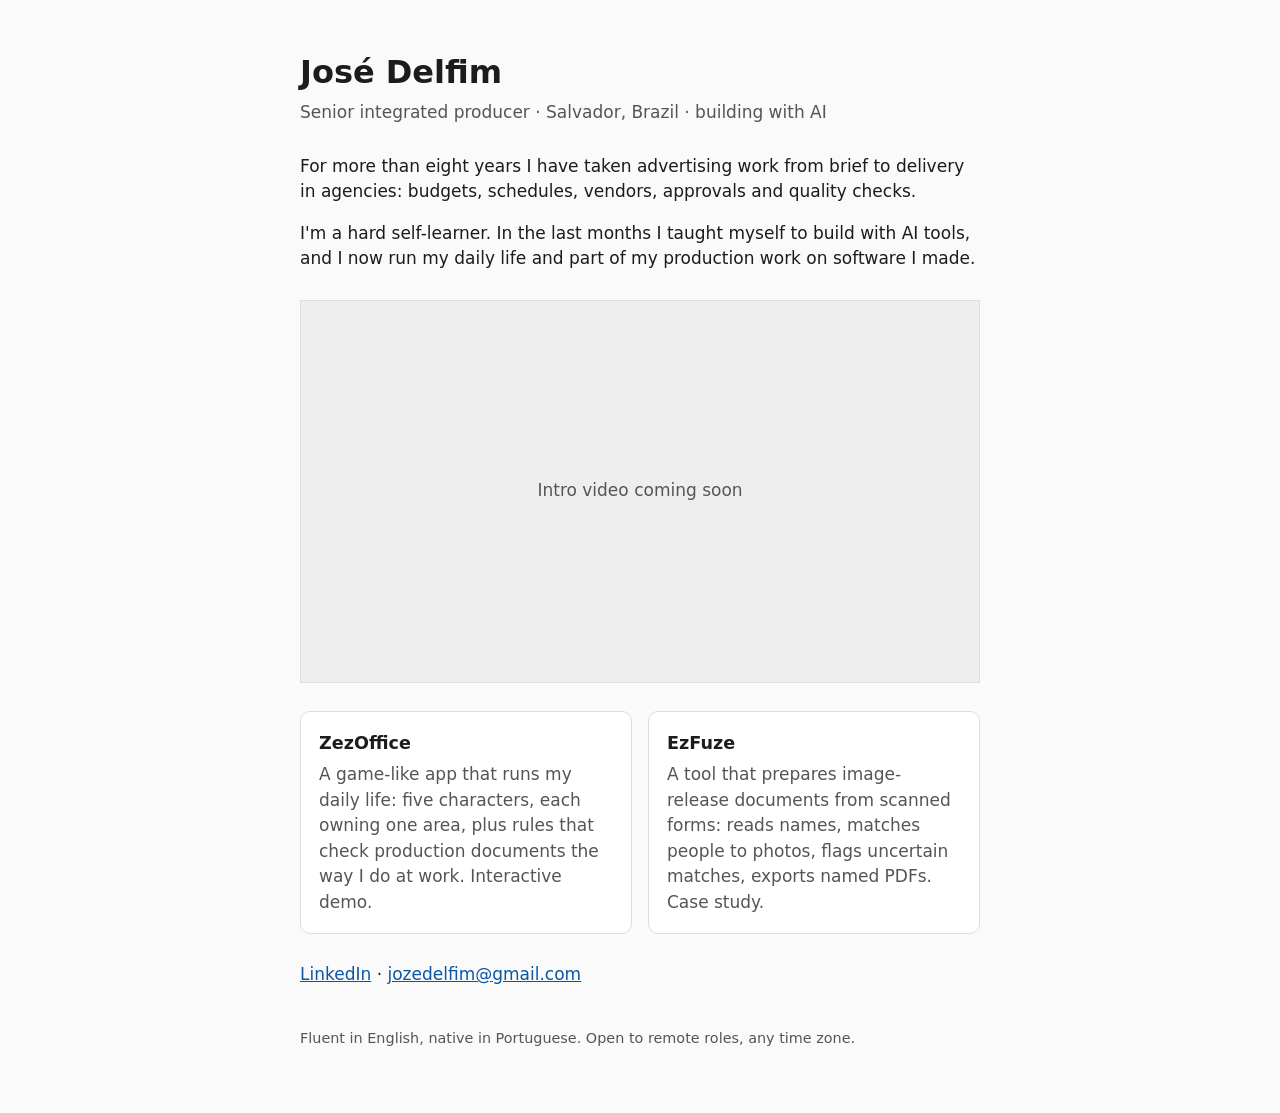
==== index.html @ 614fec0d "Site: apresentação e atalhos para ZezOffice e EzFuze" ====
<!doctype html>
<html lang="en">
<head>
<meta charset="utf-8">
<meta name="viewport" content="width=device-width,initial-scale=1">
<title>José Delfim · Producer building with AI</title>
<meta name="description" content="Senior integrated producer from Salvador, Brazil, building AI-powered tools: ZezOffice and EzFuze.">
<style>
  :root{--ink:#1c1c1c;--muted:#555;--line:#ddd;--accent:#0b57a4}
  body{margin:0;font:17px/1.5 system-ui,-apple-system,Segoe UI,Roboto,sans-serif;color:var(--ink);background:#fafafa}
  main{max-width:680px;margin:0 auto;padding:48px 20px 64px}
  h1{font-size:2rem;margin:0 0 4px}
  .sub{color:var(--muted);margin:0 0 28px}
  p{margin:0 0 16px}
  .video{margin:28px 0;aspect-ratio:16/9;background:#eee;border:1px solid var(--line);display:flex;align-items:center;justify-content:center;color:var(--muted)}
  .cards{display:grid;gap:16px;grid-template-columns:1fr;margin:28px 0}
  @media(min-width:560px){.cards{grid-template-columns:1fr 1fr}}
  .card{border:1px solid var(--line);border-radius:10px;padding:18px;background:#fff;text-decoration:none;color:inherit;display:block}
  .card:hover{border-color:var(--accent)}
  .card b{display:block;font-size:1.1rem;margin-bottom:6px}
  .card span{color:var(--muted)}
  .links a{color:var(--accent)}
  footer{color:var(--muted);font-size:.9rem;margin-top:40px}
</style>
</head>
<body>
<main>
  <h1>José Delfim</h1>
  <p class="sub">Senior integrated producer · Salvador, Brazil · building with AI</p>

  <p>For more than eight years I have taken advertising work from brief to delivery in agencies: budgets, schedules, vendors, approvals and quality checks.</p>
  <p>I'm a hard self-learner. In the last months I taught myself to build with AI tools, and I now run my daily life and part of my production work on software I made.</p>

  <div class="video" id="video">Intro video coming soon</div>

  <div class="cards">
    <a class="card" href="/zezoffice/"><b>ZezOffice</b><span>A game-like app that runs my daily life: five characters, each owning one area, plus rules that check production documents the way I do at work. Interactive demo.</span></a>
    <a class="card" href="/ezfuze/"><b>EzFuze</b><span>A tool that prepares image-release documents from scanned forms: reads names, matches people to photos, flags uncertain matches, exports named PDFs. Case study.</span></a>
  </div>

  <p class="links">
    <a href="https://www.linkedin.com/in/josedelfim">LinkedIn</a> ·
    <a href="mailto:jozedelfim@gmail.com">jozedelfim@gmail.com</a>
  </p>

  <footer>Fluent in English, native in Portuguese. Open to remote roles, any time zone.</footer>
</main>
</body>
</html>
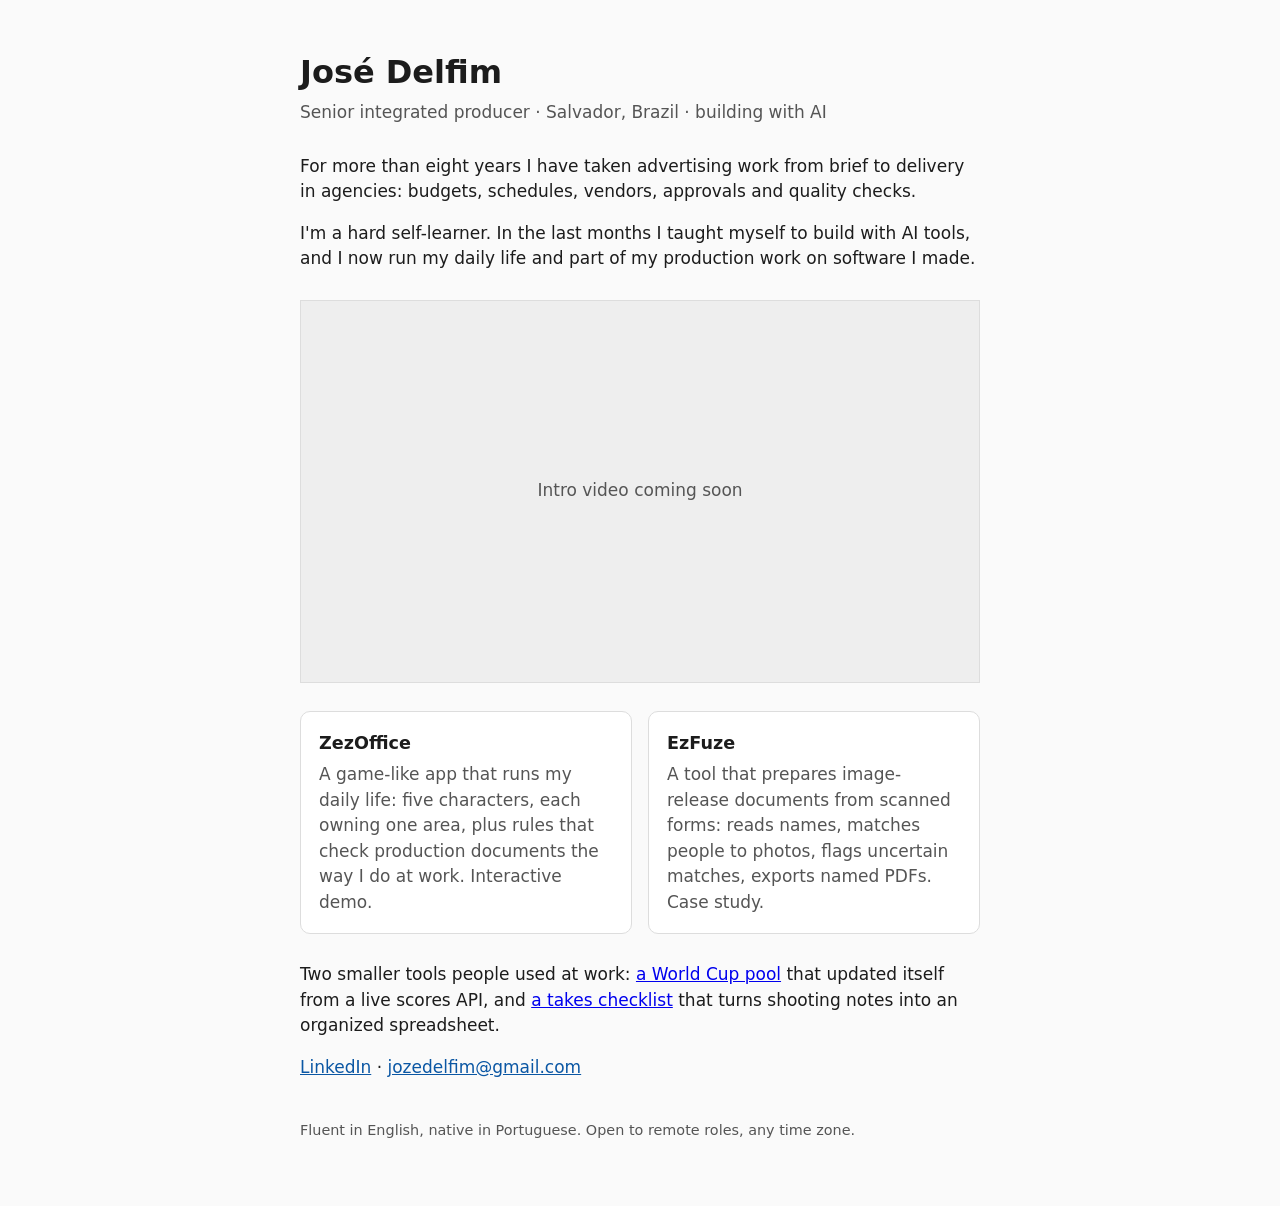
==== commit cf8d04f7: "Site: páginas do bolão e do checklist de takes" ====
--- a/index.html
+++ b/index.html
@@ -38,6 +38,8 @@
     <a class="card" href="/ezfuze/"><b>EzFuze</b><span>A tool that prepares image-release documents from scanned forms: reads names, matches people to photos, flags uncertain matches, exports named PDFs. Case study.</span></a>
   </div>
 
+  <p>Two smaller tools people used at work: <a href="/bolao/">a World Cup pool</a> that updated itself from a live scores API, and <a href="/takes/">a takes checklist</a> that turns shooting notes into an organized spreadsheet.</p>
+
   <p class="links">
     <a href="https://www.linkedin.com/in/josedelfim">LinkedIn</a> ·
     <a href="mailto:jozedelfim@gmail.com">jozedelfim@gmail.com</a>
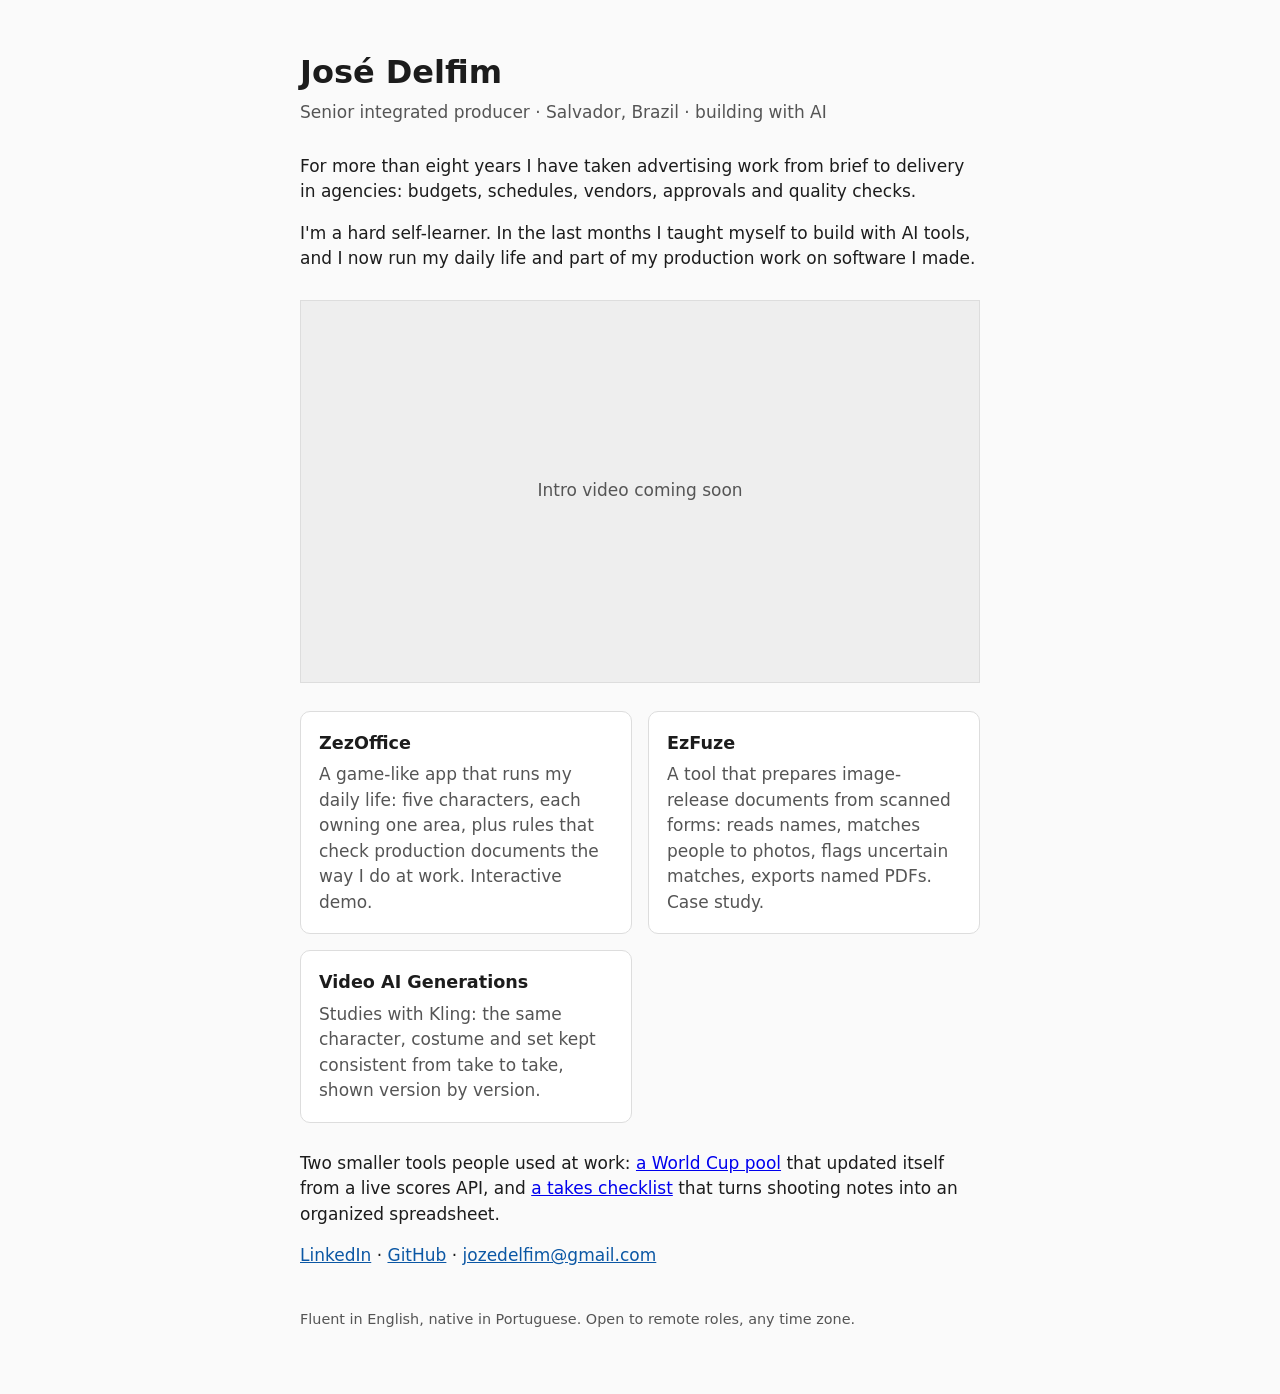
==== commit 9a291dde: "Video AI Generations: Kling studies page; home card and GitHub link" ====
--- a/index.html
+++ b/index.html
@@ -4,7 +4,7 @@
 <meta charset="utf-8">
 <meta name="viewport" content="width=device-width,initial-scale=1">
 <title>José Delfim · Producer building with AI</title>
-<meta name="description" content="Senior integrated producer from Salvador, Brazil, building AI-powered tools: ZezOffice and EzFuze.">
+<meta name="description" content="Senior integrated producer from Salvador, Brazil, building AI-powered tools: ZezOffice and EzFuze. Also AI video studies.">
 <style>
   :root{--ink:#1c1c1c;--muted:#555;--line:#ddd;--accent:#0b57a4}
   body{margin:0;font:17px/1.5 system-ui,-apple-system,Segoe UI,Roboto,sans-serif;color:var(--ink);background:#fafafa}
@@ -36,12 +36,14 @@
   <div class="cards">
     <a class="card" href="/zezoffice/"><b>ZezOffice</b><span>A game-like app that runs my daily life: five characters, each owning one area, plus rules that check production documents the way I do at work. Interactive demo.</span></a>
     <a class="card" href="/ezfuze/"><b>EzFuze</b><span>A tool that prepares image-release documents from scanned forms: reads names, matches people to photos, flags uncertain matches, exports named PDFs. Case study.</span></a>
+    <a class="card" href="/video-ai/"><b>Video AI Generations</b><span>Studies with Kling: the same character, costume and set kept consistent from take to take, shown version by version.</span></a>
   </div>
 
   <p>Two smaller tools people used at work: <a href="/bolao/">a World Cup pool</a> that updated itself from a live scores API, and <a href="/takes/">a takes checklist</a> that turns shooting notes into an organized spreadsheet.</p>
 
   <p class="links">
     <a href="https://www.linkedin.com/in/josedelfim">LinkedIn</a> ·
+    <a href="https://github.com/josedelfim">GitHub</a> ·
     <a href="mailto:jozedelfim@gmail.com">jozedelfim@gmail.com</a>
   </p>
 
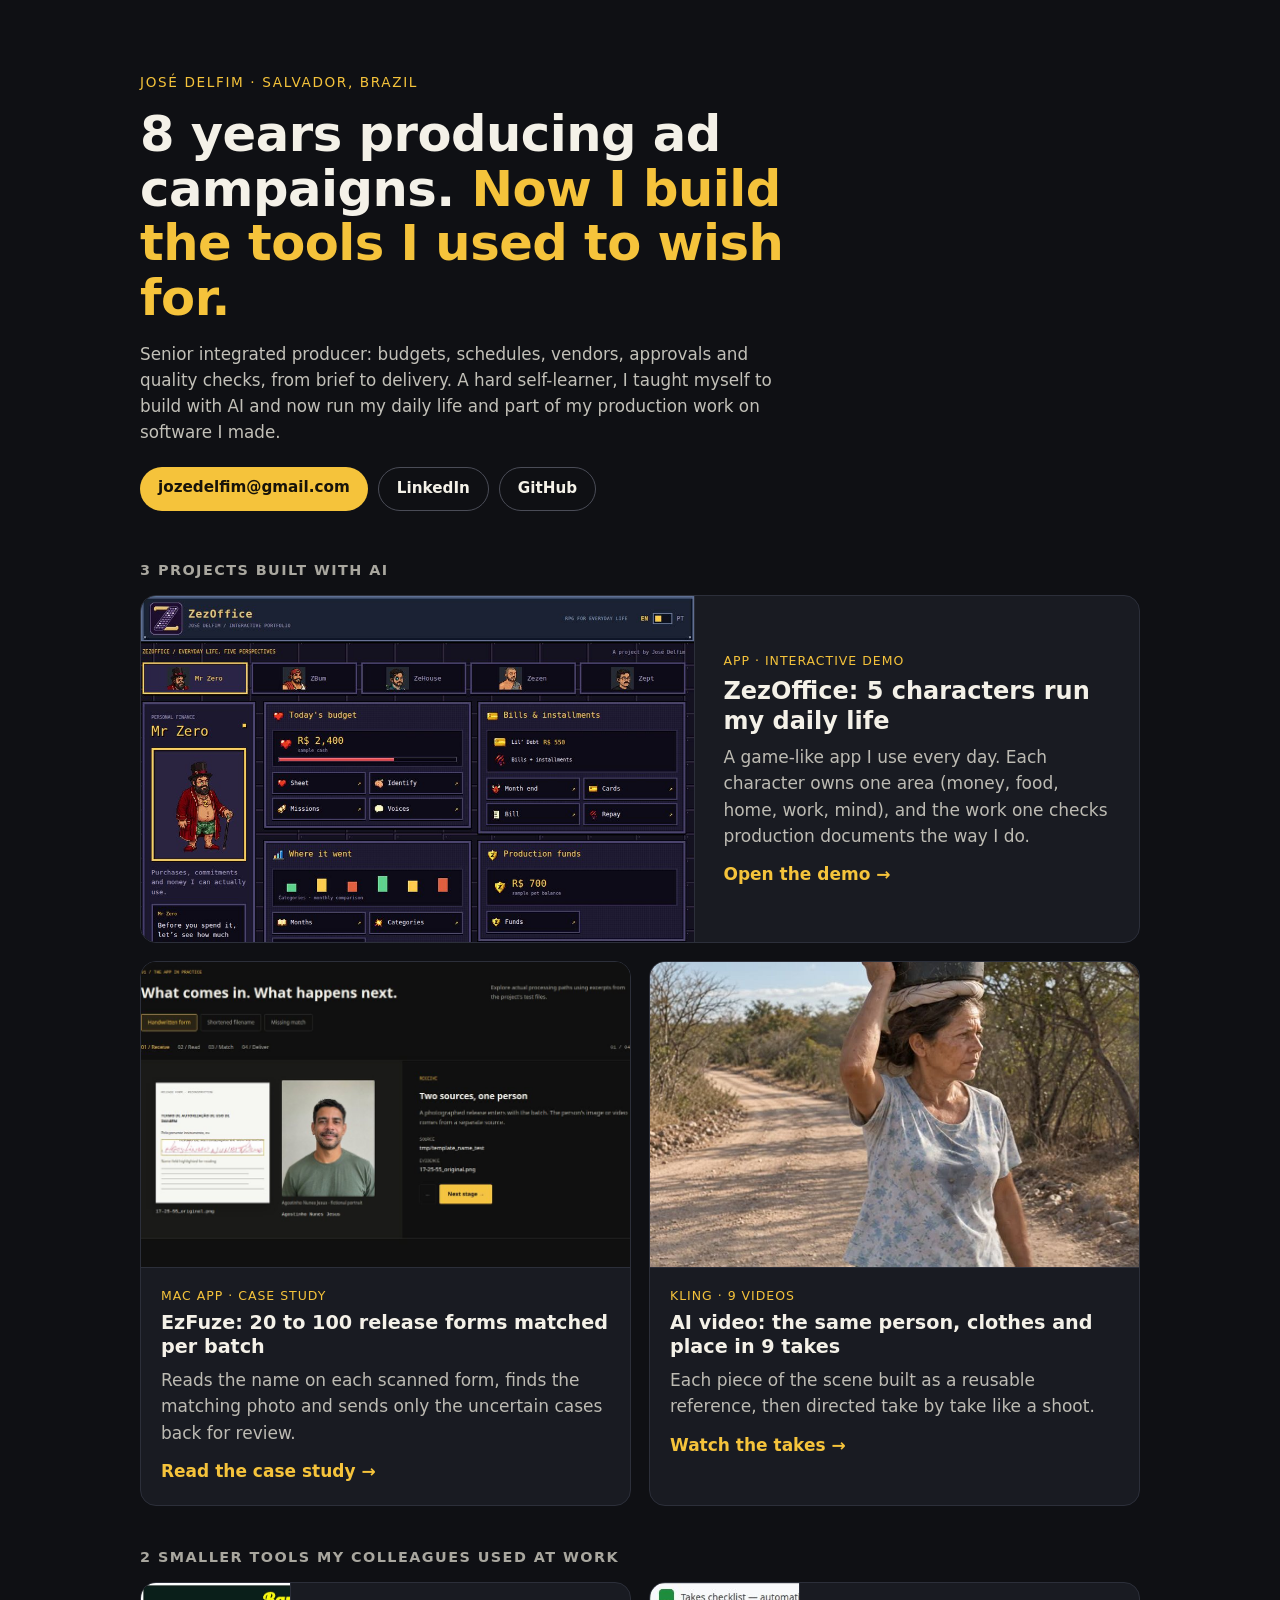
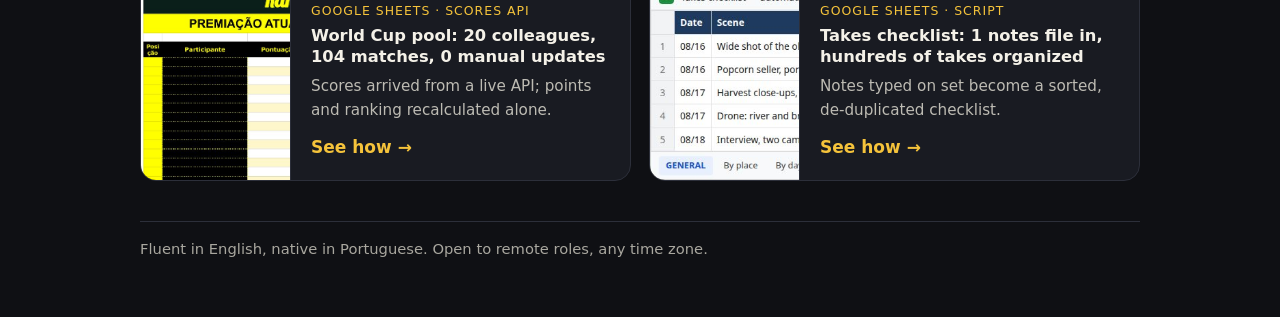
==== commit 38440f10: "Home: new dark layout with project images" ====
--- a/index.html
+++ b/index.html
@@ -5,47 +5,81 @@
 <meta name="viewport" content="width=device-width,initial-scale=1">
 <title>José Delfim · Producer building with AI</title>
 <meta name="description" content="Senior integrated producer from Salvador, Brazil, building AI-powered tools: ZezOffice and EzFuze. Also AI video studies.">
+<link rel="icon" href="/zezoffice/brand/favicon-32.png">
 <style>
-  :root{--ink:#1c1c1c;--muted:#555;--line:#ddd;--accent:#0b57a4}
-  body{margin:0;font:17px/1.5 system-ui,-apple-system,Segoe UI,Roboto,sans-serif;color:var(--ink);background:#fafafa}
-  main{max-width:680px;margin:0 auto;padding:48px 20px 64px}
-  h1{font-size:2rem;margin:0 0 4px}
-  .sub{color:var(--muted);margin:0 0 28px}
-  p{margin:0 0 16px}
-  .video{margin:28px 0;aspect-ratio:16/9;background:#eee;border:1px solid var(--line);display:flex;align-items:center;justify-content:center;color:var(--muted)}
-  .cards{display:grid;gap:16px;grid-template-columns:1fr;margin:28px 0}
-  @media(min-width:560px){.cards{grid-template-columns:1fr 1fr}}
-  .card{border:1px solid var(--line);border-radius:10px;padding:18px;background:#fff;text-decoration:none;color:inherit;display:block}
-  .card:hover{border-color:var(--accent)}
-  .card b{display:block;font-size:1.1rem;margin-bottom:6px}
-  .card span{color:var(--muted)}
-  .links a{color:var(--accent)}
-  footer{color:var(--muted);font-size:.9rem;margin-top:40px}
+  :root{--bg:#0f1014;--ink:#f4f1e8;--lead:#c2c0b8;--eyebrow:#f5c33b;--hl:#f5c33b;--btn:#f5c33b;--btnink:#17130a;--ghostline:#4a4c57;--ghostink:#f4f1e8;--h2:#a9a79f;--card:#191b22;--line:#2c2f3a;--kind:#f5c33b;--text:#bdbbb3;--link:#f5c33b;--foot:#a9a79f;--shadow:rgba(0,0,0,.5)}
+  .hero{padding:44px 0 8px}
+  *{box-sizing:border-box}
+  body{margin:0;font:17px/1.55 system-ui,-apple-system,"Segoe UI",Roboto,sans-serif;color:var(--ink);background:var(--bg)}
+  main{max-width:1040px;margin:0 auto;padding:28px 20px 56px}
+  .eyebrow{margin:0 0 14px;font-size:.85rem;letter-spacing:.12em;text-transform:uppercase;color:var(--eyebrow)}
+  h1{font-size:clamp(1.9rem,4.6vw,3.1rem);line-height:1.1;margin:0 0 16px;letter-spacing:-.01em;max-width:21ch}
+  h1 em{font-style:normal;color:var(--hl)}
+  .lead{margin:0 0 22px;max-width:62ch;color:var(--lead);font-size:1.05rem}
+  .cta{display:flex;flex-wrap:wrap;gap:10px;margin:0}
+  .cta a{text-decoration:none;border-radius:999px;padding:9px 18px;font-weight:600;font-size:.95rem}
+  .btn{background:var(--btn);color:var(--btnink)}
+  .ghost{border:1px solid var(--ghostline);color:var(--ghostink)}
+  .ghost:hover{border-color:var(--hl)}
+  h2{font-size:.9rem;letter-spacing:.1em;text-transform:uppercase;color:var(--h2);margin:40px 0 14px}
+  .grid{display:grid;gap:18px;grid-template-columns:1fr}
+  @media(min-width:720px){.grid{grid-template-columns:1fr 1fr}.card.wide{grid-column:1/-1;display:grid;grid-template-columns:1.25fr 1fr}.card.wide img{height:100%;aspect-ratio:auto;border-bottom:0;border-right:1px solid var(--line)}.card.wide .body{align-self:center;padding:28px}.card.wide b{font-size:1.5rem}.card.small{display:grid;grid-template-columns:150px 1fr}.card.small img{height:100%;aspect-ratio:auto;border-bottom:0;border-right:1px solid var(--line)}}
+  .card{display:block;background:var(--card);border:1px solid var(--line);border-radius:16px;overflow:hidden;text-decoration:none;color:inherit;transition:transform .15s,border-color .15s,box-shadow .15s}
+  .card:hover{transform:translateY(-2px);border-color:var(--hl);box-shadow:0 10px 28px var(--shadow)}
+  .card img{display:block;width:100%;aspect-ratio:16/10;object-fit:cover;object-position:top left;border-bottom:1px solid var(--line);background:#111}
+  .card.small img{aspect-ratio:16/7}
+  .body{display:block;padding:18px 20px 20px}
+  .body small{display:block;font-size:.78rem;letter-spacing:.08em;text-transform:uppercase;color:var(--kind);margin-bottom:6px}
+  .body b{display:block;font-size:1.2rem;line-height:1.25;margin-bottom:8px}
+  .body span{display:block;color:var(--text)}
+  .body i{display:block;font-style:normal;font-weight:600;margin-top:12px;color:var(--link)}
+  .card.small b{font-size:1.02rem}
+  .card.small .body span{font-size:.95rem}
+  footer{color:var(--foot);font-size:.92rem;margin-top:40px;border-top:1px solid var(--line);padding-top:16px}
+  @media(prefers-reduced-motion:reduce){.card{transition:none}.card:hover{transform:none}}
+
 </style>
 </head>
 <body>
 <main>
-  <h1>José Delfim</h1>
-  <p class="sub">Senior integrated producer · Salvador, Brazil · building with AI</p>
+  <header class="hero">
+    <p class="eyebrow">José Delfim · Salvador, Brazil</p>
+    <h1>8 years producing ad campaigns. <em>Now I build the tools I used to wish for.</em></h1>
+    <p class="lead">Senior integrated producer: budgets, schedules, vendors, approvals and quality checks, from brief to delivery. A hard self-learner, I taught myself to build with AI and now run my daily life and part of my production work on software I made.</p>
+    <p class="cta">
+      <a class="btn" href="mailto:jozedelfim@gmail.com">jozedelfim@gmail.com</a>
+      <a class="ghost" href="https://www.linkedin.com/in/josedelfim">LinkedIn</a>
+      <a class="ghost" href="https://github.com/josedelfim">GitHub</a>
+    </p>
+  </header>
 
-  <p>For more than eight years I have taken advertising work from brief to delivery in agencies: budgets, schedules, vendors, approvals and quality checks.</p>
-  <p>I'm a hard self-learner. In the last months I taught myself to build with AI tools, and I now run my daily life and part of my production work on software I made.</p>
-
-  <div class="video" id="video">Intro video coming soon</div>
-
-  <div class="cards">
-    <a class="card" href="/zezoffice/"><b>ZezOffice</b><span>A game-like app that runs my daily life: five characters, each owning one area, plus rules that check production documents the way I do at work. Interactive demo.</span></a>
-    <a class="card" href="/ezfuze/"><b>EzFuze</b><span>A tool that prepares image-release documents from scanned forms: reads names, matches people to photos, flags uncertain matches, exports named PDFs. Case study.</span></a>
-    <a class="card" href="/video-ai/"><b>Video AI Generations</b><span>Studies with Kling: the same character, costume and set kept consistent from take to take, shown version by version.</span></a>
+  <h2>3 projects built with AI</h2>
+  <div class="grid">
+    <a class="card wide" href="/zezoffice/">
+      <img src="/home/zezoffice.jpg" alt="ZezOffice demo screen: five characters and their panels" loading="lazy">
+      <span class="body"><small>App · interactive demo</small><b>ZezOffice: 5 characters run my daily life</b><span>A game-like app I use every day. Each character owns one area (money, food, home, work, mind), and the work one checks production documents the way I do.</span><i>Open the demo →</i></span>
+    </a>
+    <a class="card " href="/ezfuze/">
+      <img src="/home/ezfuze.jpg" alt="EzFuze case study: a release form next to a portrait" loading="lazy">
+      <span class="body"><small>Mac app · case study</small><b>EzFuze: 20 to 100 release forms matched per batch</b><span>Reads the name on each scanned form, finds the matching photo and sends only the uncertain cases back for review.</span><i>Read the case study →</i></span>
+    </a>
+    <a class="card " href="/video-ai/">
+      <img src="/home/video-ai.jpg" alt="AI-generated take: a woman carrying a bucket on a dirt road" loading="lazy">
+      <span class="body"><small>Kling · 9 videos</small><b>AI video: the same person, clothes and place in 9 takes</b><span>Each piece of the scene built as a reusable reference, then directed take by take like a shoot.</span><i>Watch the takes →</i></span>
+    </a>
   </div>
 
-  <p>Two smaller tools people used at work: <a href="/bolao/">a World Cup pool</a> that updated itself from a live scores API, and <a href="/takes/">a takes checklist</a> that turns shooting notes into an organized spreadsheet.</p>
-
-  <p class="links">
-    <a href="https://www.linkedin.com/in/josedelfim">LinkedIn</a> ·
-    <a href="https://github.com/josedelfim">GitHub</a> ·
-    <a href="mailto:jozedelfim@gmail.com">jozedelfim@gmail.com</a>
-  </p>
+  <h2>2 smaller tools my colleagues used at work</h2>
+  <div class="grid">
+    <a class="card small" href="/bolao/">
+      <img src="/home/bolao.jpg" alt="World Cup pool ranking spreadsheet" loading="lazy">
+      <span class="body"><small>Google Sheets · scores API</small><b>World Cup pool: 20 colleagues, 104 matches, 0 manual updates</b><span>Scores arrived from a live API; points and ranking recalculated alone.</span><i>See how →</i></span>
+    </a>
+    <a class="card small" href="/takes/">
+      <img src="/home/takes.jpg" alt="Takes checklist spreadsheet" loading="lazy">
+      <span class="body"><small>Google Sheets · script</small><b>Takes checklist: 1 notes file in, hundreds of takes organized</b><span>Notes typed on set become a sorted, de-duplicated checklist.</span><i>See how →</i></span>
+    </a>
+  </div>
 
   <footer>Fluent in English, native in Portuguese. Open to remote roles, any time zone.</footer>
 </main>
